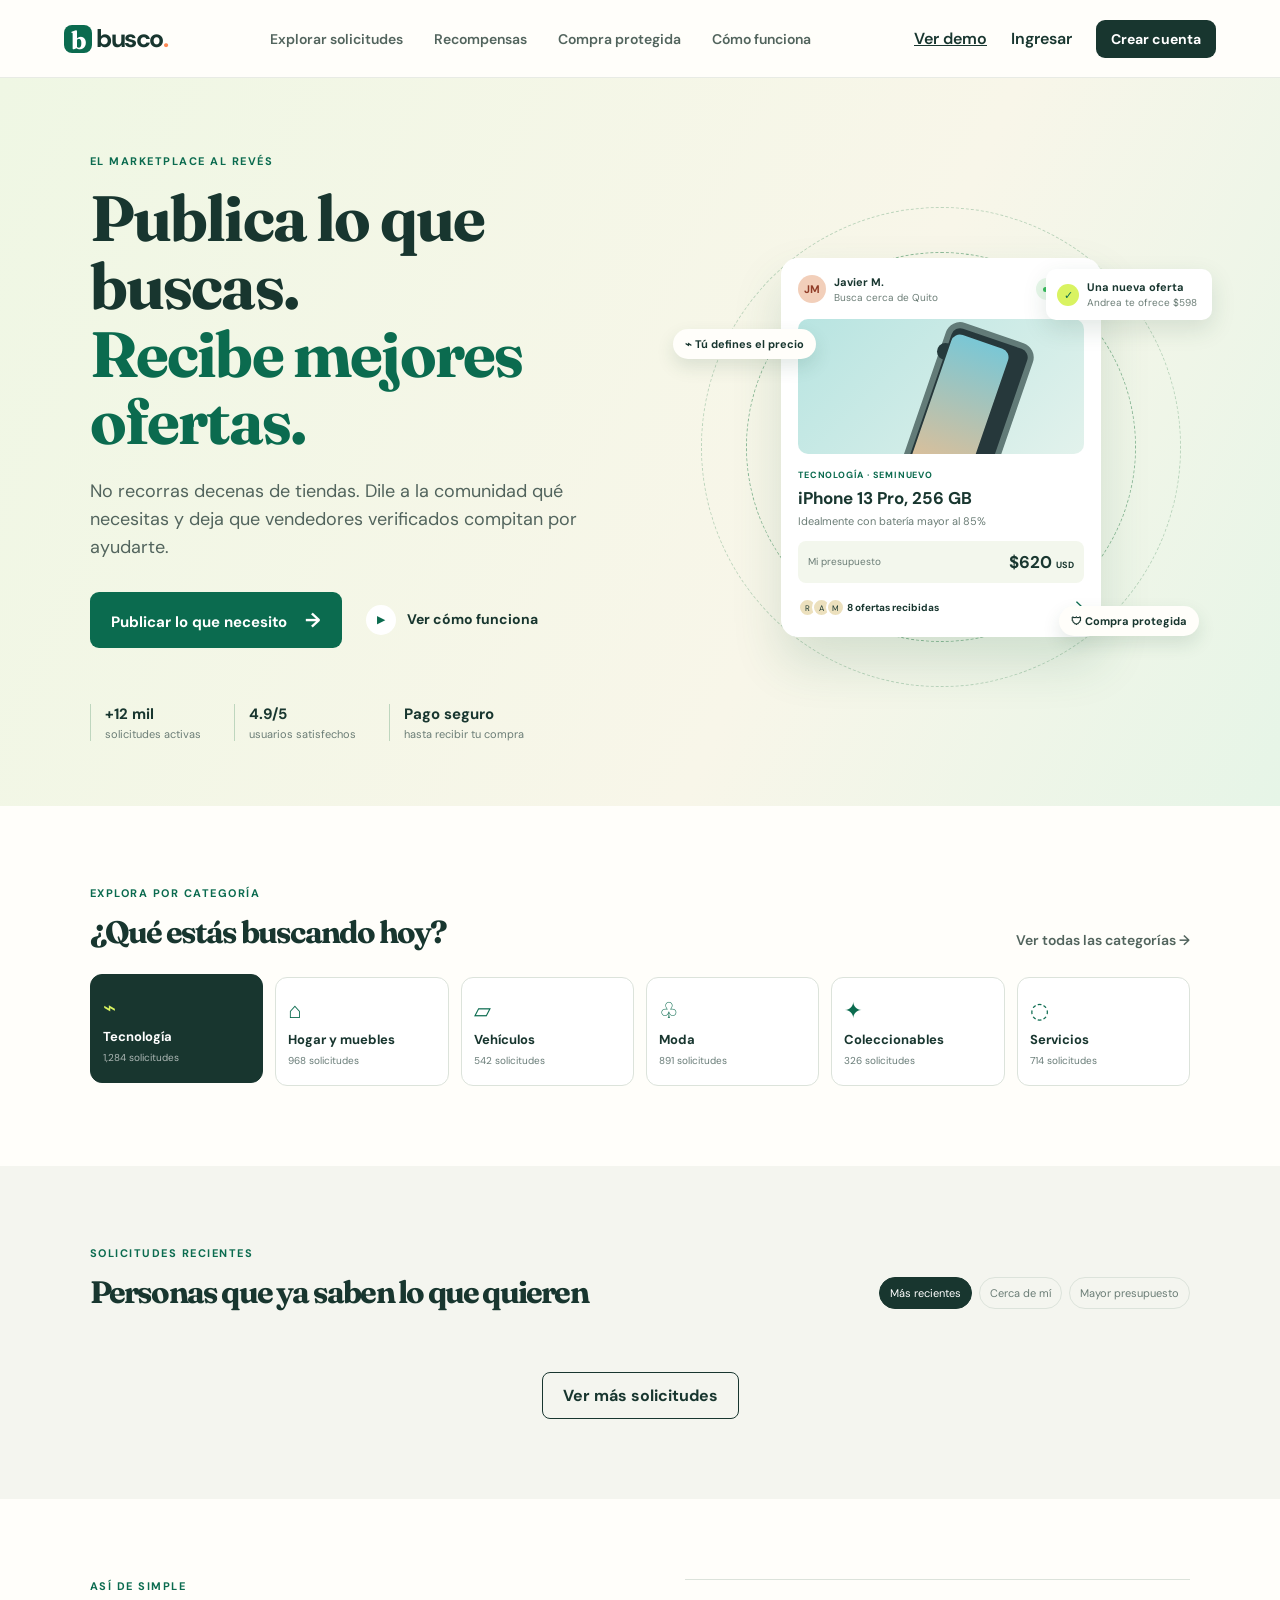
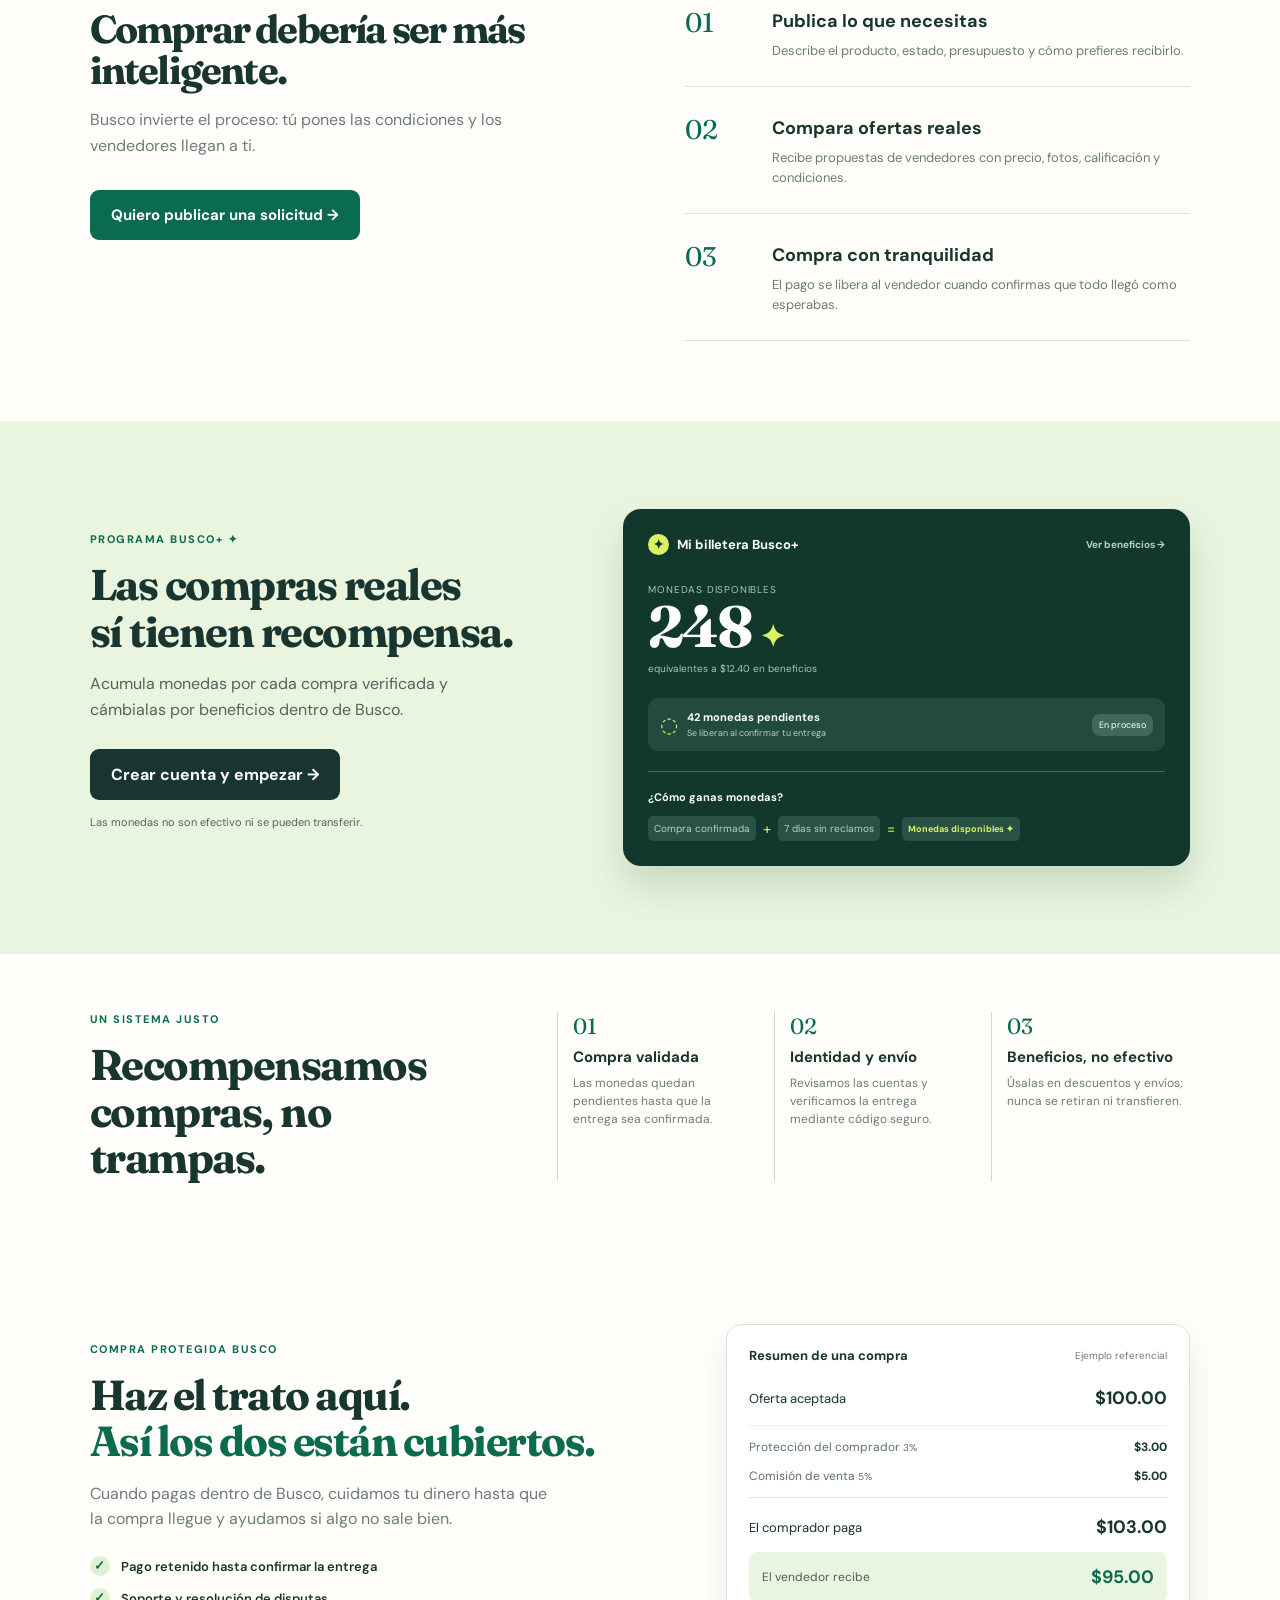
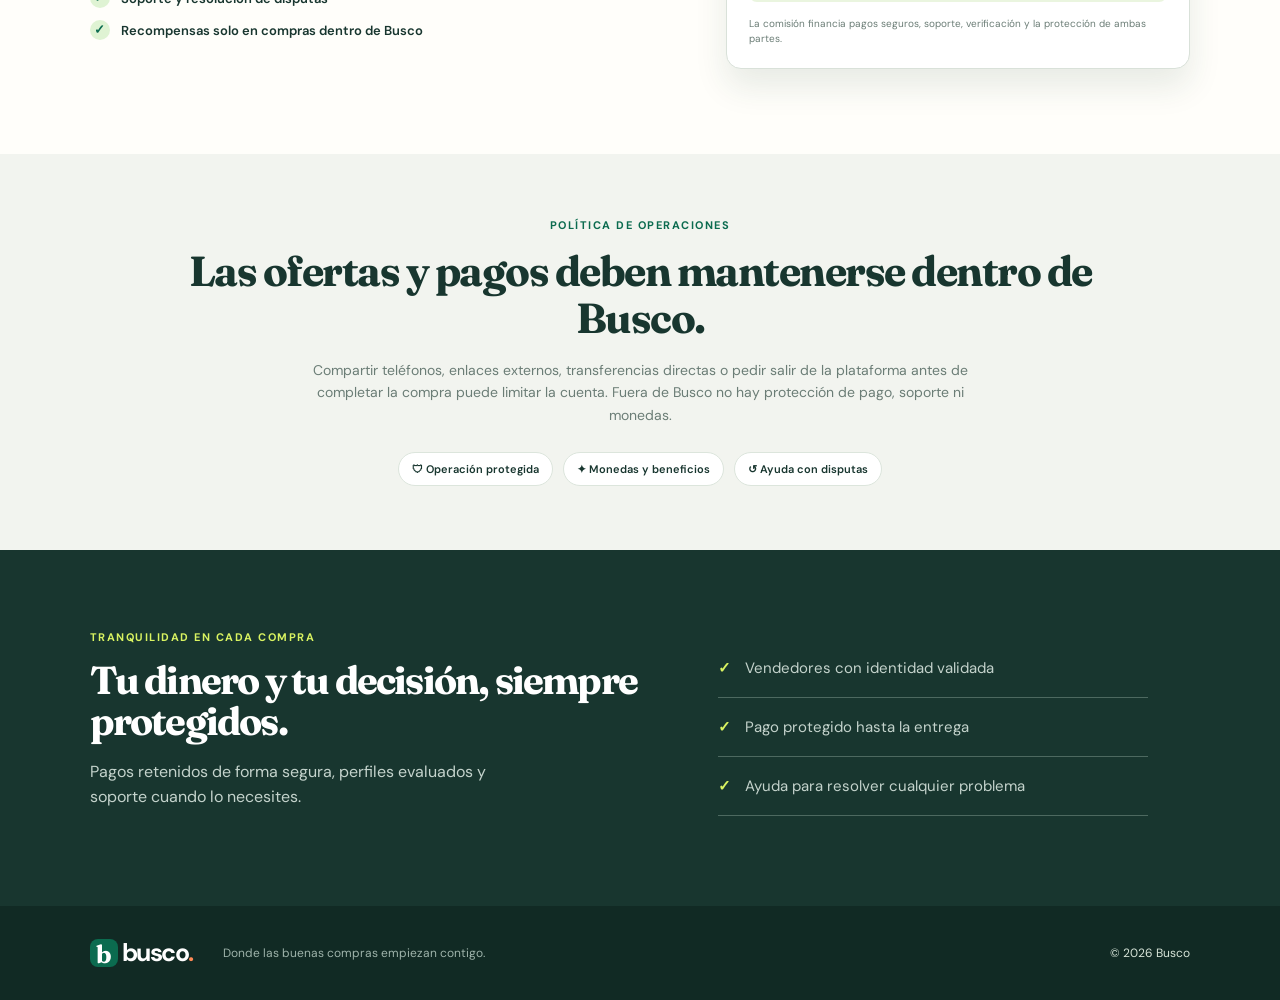
==== index.html @ ab2ddb57 "Add files via upload" ====
<!doctype html>
<html lang="es">
  <head>
    <meta charset="UTF-8" />
    <meta name="viewport" content="width=device-width, initial-scale=1.0" />
    <meta name="theme-color" content="#0b6b4f" />
    <title>Busco | Compra lo que necesitas</title>
    <link rel="preconnect" href="https://fonts.googleapis.com" />
    <link rel="preconnect" href="https://fonts.gstatic.com" crossorigin />
    <link href="https://fonts.googleapis.com/css2?family=DM+Sans:wght@400;500;600;700&family=Fraunces:opsz,wght@9..144,600;9..144,700&display=swap" rel="stylesheet" />
    <link rel="stylesheet" href="styles.css" />
    <link rel="stylesheet" href="rewards.css" />
  </head>
  <body>
    <header class="topbar">
      <a class="brand" href="#inicio" aria-label="Busco, inicio"><span class="brand-mark">b</span>busco<span class="dot">.</span></a>
      <nav class="nav-links" aria-label="Navegación principal">
        <a href="#explorar">Explorar solicitudes</a><a href="#recompensas">Recompensas</a><a href="#tarifas">Compra protegida</a><a href="#como-funciona">Cómo funciona</a>
      </nav>
      <div class="header-actions"><a class="text-button demo-link" href="app.html">Ver demo</a><button class="text-button" data-open="login">Ingresar</button><button class="button button-small" data-open="register">Crear cuenta</button></div>
    </header>

    <main id="inicio">
      <section class="hero">
        <div class="hero-copy">
          <p class="eyebrow">EL MARKETPLACE AL REVÉS</p>
          <h1>Publica lo que buscas.<br /><em>Recibe mejores ofertas.</em></h1>
          <p class="hero-text">No recorras decenas de tiendas. Dile a la comunidad qué necesitas y deja que vendedores verificados compitan por ayudarte.</p>
          <div class="hero-actions"><button class="button button-primary" data-open="publish">Publicar lo que necesito <span>→</span></button><a class="play-link" href="#como-funciona"><span class="play">▶</span> Ver cómo funciona</a></div>
          <div class="trust-row"><div><strong>+12 mil</strong><span>solicitudes activas</span></div><div><strong>4.9/5</strong><span>usuarios satisfechos</span></div><div><strong>Pago seguro</strong><span>hasta recibir tu compra</span></div></div>
        </div>
        <div class="hero-visual" aria-label="Ejemplo de una solicitud publicada">
          <div class="orbit orbit-one"></div><div class="orbit orbit-two"></div>
          <div class="request-card floating-card">
            <div class="request-top"><span class="mini-avatar">JM</span><span><b>Javier M.</b><small>Busca cerca de Quito</small></span><span class="live"><i></i> Activa</span></div>
            <div class="phone-art"><div class="phone-camera"></div><div class="phone-screen"></div></div>
            <p class="card-category">TECNOLOGÍA · SEMINUEVO</p><h3>iPhone 13 Pro, 256 GB</h3><p class="card-detail">Idealmente con batería mayor al 85%</p>
            <div class="budget"><span>Mi presupuesto</span><strong>$620 <small>USD</small></strong></div>
            <div class="offers"><span class="offer-avatars"><i>R</i><i>A</i><i>M</i></span><b>8 ofertas recibidas</b><span>→</span></div>
          </div>
          <div class="notice-card"><span class="notice-icon">✓</span><span><b>Una nueva oferta</b><small>Andrea te ofrece $598</small></span></div>
          <span class="float-tag tag-top">⌁ Tú defines el precio</span><span class="float-tag tag-bottom">🛡 Compra protegida</span>
        </div>
      </section>

      <section class="categories" id="explorar"><div class="section-heading"><div><p class="eyebrow">EXPLORA POR CATEGORÍA</p><h2>¿Qué estás buscando hoy?</h2></div><a href="#solicitudes">Ver todas las categorías →</a></div><div class="category-grid">
        <button class="category active" data-category="Tecnología"><span>⌁</span><b>Tecnología</b><small>1,284 solicitudes</small></button><button class="category" data-category="Hogar"><span>⌂</span><b>Hogar y muebles</b><small>968 solicitudes</small></button><button class="category" data-category="Vehículos"><span>▱</span><b>Vehículos</b><small>542 solicitudes</small></button><button class="category" data-category="Moda"><span>♧</span><b>Moda</b><small>891 solicitudes</small></button><button class="category" data-category="Coleccionables"><span>✦</span><b>Coleccionables</b><small>326 solicitudes</small></button><button class="category" data-category="Servicios"><span>◌</span><b>Servicios</b><small>714 solicitudes</small></button>
      </div></section>

      <section class="requests" id="solicitudes"><div class="section-heading"><div><p class="eyebrow">SOLICITUDES RECIENTES</p><h2>Personas que ya saben lo que quieren</h2></div><div class="filters"><button class="filter selected">Más recientes</button><button class="filter">Cerca de mí</button><button class="filter">Mayor presupuesto</button></div></div><div id="request-grid" class="request-grid"></div><button id="load-more" class="outline-button">Ver más solicitudes</button></section>

      <section class="steps" id="como-funciona"><div class="steps-intro"><p class="eyebrow">ASÍ DE SIMPLE</p><h2>Comprar debería ser más inteligente.</h2><p>Busco invierte el proceso: tú pones las condiciones y los vendedores llegan a ti.</p><button class="button button-primary" data-open="publish">Quiero publicar una solicitud →</button></div><div class="step-list"><article><span>01</span><div><h3>Publica lo que necesitas</h3><p>Describe el producto, estado, presupuesto y cómo prefieres recibirlo.</p></div></article><article><span>02</span><div><h3>Compara ofertas reales</h3><p>Recibe propuestas de vendedores con precio, fotos, calificación y condiciones.</p></div></article><article><span>03</span><div><h3>Compra con tranquilidad</h3><p>El pago se libera al vendedor cuando confirmas que todo llegó como esperabas.</p></div></article></div></section>

      <section class="rewards" id="recompensas"><div class="rewards-copy"><p class="eyebrow">PROGRAMA BUSCO+ ✦</p><h2>Las compras reales<br />sí tienen recompensa.</h2><p>Acumula monedas por cada compra verificada y cámbialas por beneficios dentro de Busco.</p><button class="button reward-button" data-open="register">Crear cuenta y empezar →</button><p class="reward-note">Las monedas no son efectivo ni se pueden transferir.</p></div><div class="rewards-panel"><div class="wallet-head"><span><i class="coin">✦</i> Mi billetera Busco+</span><small>Ver beneficios →</small></div><div class="coins-total"><span>MONEDAS DISPONIBLES</span><strong>248 <i>✦</i></strong><small>equivalentes a $12.40 en beneficios</small></div><div class="reward-status"><div><span class="status-icon">◌</span><p><b>42 monedas pendientes</b><small>Se liberan al confirmar tu entrega</small></p></div><span class="status-tag">En proceso</span></div><div class="reward-rule"><b>¿Cómo ganas monedas?</b><span>Compra confirmada</span><span class="operator">+</span><span>7 días sin reclamos</span><span class="operator">=</span><strong>Monedas disponibles ✦</strong></div></div></section>
      <section class="reward-protection"><div><p class="eyebrow">UN SISTEMA JUSTO</p><h2>Recompensamos compras, no trampas.</h2></div><div class="protection-grid"><article><span>01</span><h3>Compra validada</h3><p>Las monedas quedan pendientes hasta que la entrega sea confirmada.</p></article><article><span>02</span><h3>Identidad y envío</h3><p>Revisamos las cuentas y verificamos la entrega mediante código seguro.</p></article><article><span>03</span><h3>Beneficios, no efectivo</h3><p>Úsalas en descuentos y envíos; nunca se retiran ni transfieren.</p></article></div></section>
      <section class="protected-payment" id="tarifas"><div class="payment-copy"><p class="eyebrow">COMPRA PROTEGIDA BUSCO</p><h2>Haz el trato aquí.<br /><em>Así los dos están cubiertos.</em></h2><p>Cuando pagas dentro de Busco, cuidamos tu dinero hasta que la compra llegue y ayudamos si algo no sale bien.</p><div class="policy-list"><p><span>✓</span> Pago retenido hasta confirmar la entrega</p><p><span>✓</span> Soporte y resolución de disputas</p><p><span>✓</span> Recompensas solo en compras dentro de Busco</p></div></div><div class="fee-card"><div class="fee-card-head"><span>Resumen de una compra</span><small>Ejemplo referencial</small></div><div class="fee-product"><span>Oferta aceptada</span><b>$100.00</b></div><div class="fee-line"><span>Protección del comprador <small>3%</small></span><b>$3.00</b></div><div class="fee-line"><span>Comisión de venta <small>5%</small></span><b>$5.00</b></div><div class="fee-total"><span>El comprador paga</span><b>$103.00</b></div><div class="seller-payout"><span>El vendedor recibe</span><strong>$95.00</strong></div><p class="fee-caption">La comisión financia pagos seguros, soporte, verificación y la protección de ambas partes.</p></div></section>
      <section class="off-platform"><p class="eyebrow">POLÍTICA DE OPERACIONES</p><h2>Las ofertas y pagos deben mantenerse dentro de Busco.</h2><p>Compartir teléfonos, enlaces externos, transferencias directas o pedir salir de la plataforma antes de completar la compra puede limitar la cuenta. Fuera de Busco no hay protección de pago, soporte ni monedas.</p><div class="policy-actions"><span>🛡 Operación protegida</span><span>✦ Monedas y beneficios</span><span>↺ Ayuda con disputas</span></div></section>
      <section class="safe" id="seguridad"><div><p class="eyebrow">TRANQUILIDAD EN CADA COMPRA</p><h2>Tu dinero y tu decisión, siempre protegidos.</h2><p>Pagos retenidos de forma segura, perfiles evaluados y soporte cuando lo necesites.</p></div><div class="safe-points"><p><span>✓</span> Vendedores con identidad validada</p><p><span>✓</span> Pago protegido hasta la entrega</p><p><span>✓</span> Ayuda para resolver cualquier problema</p></div></section>
    </main>
    <footer><a class="brand" href="#inicio"><span class="brand-mark">b</span>busco<span class="dot">.</span></a><p>Donde las buenas compras empiezan contigo.</p><span>© 2026 Busco</span></footer>

    <div class="modal-backdrop" id="modal" aria-hidden="true"><div class="modal" role="dialog" aria-modal="true" aria-labelledby="modal-title"><button class="close" aria-label="Cerrar">×</button><div id="modal-content"></div></div></div>
    <template id="login-template"><div class="modal-head"><p class="eyebrow">BIENVENIDO DE VUELTA</p><h2 id="modal-title">Ingresa a Busco</h2><p>Continúa donde dejaste tus compras.</p></div><form class="account-form"><label>Correo electrónico<input type="email" placeholder="tu@email.com" required /></label><label>Contraseña<input type="password" placeholder="••••••••" required /></label><button class="button button-primary" type="submit">Ingresar</button><p>¿Aún no tienes cuenta? <button type="button" class="inline-link" data-open="register">Crea una gratis</button></p></form></template>
    <template id="register-template"><div class="modal-head"><p class="eyebrow">EMPIEZA SIN COSTO</p><h2 id="modal-title">Crea tu cuenta</h2><p>Publica lo que buscas y recibe ofertas confiables.</p></div><form class="account-form"><label>Nombre completo<input type="text" placeholder="¿Cómo te llamas?" required /></label><label>Correo electrónico<input type="email" placeholder="tu@email.com" required /></label><label>Contraseña<input type="password" placeholder="Mínimo 8 caracteres" minlength="8" required /></label><button class="button button-primary" type="submit">Crear mi cuenta</button><p>Al continuar aceptas los términos y la política de privacidad.</p></form></template>
    <template id="publish-template"><div class="modal-head"><p class="eyebrow">NUEVA SOLICITUD</p><h2 id="modal-title">¿Qué quieres comprar?</h2><p>Mientras más claro seas, mejores ofertas recibirás.</p></div><form class="publish-form" id="publish-form"><div class="form-grid"><label>¿Qué estás buscando?<input id="request-title" type="text" placeholder="Ej. iPhone 11 de 128 GB" required /></label><label>Categoría<select id="request-category"><option>Tecnología</option><option>Hogar y muebles</option><option>Vehículos</option><option>Moda</option><option>Coleccionables</option><option>Servicios</option></select></label><label>Estado que aceptas<select><option>Seminuevo / usado</option><option>Nuevo</option><option>Cualquiera</option></select></label><label>Antigüedad máxima<select><option>6–7 meses</option><option>Hasta 1 año</option><option>Más de 1 año</option><option>No importa</option></select></label><label>Tu presupuesto (USD)<input id="request-budget" type="number" placeholder="Ej. 280" min="1" required /></label><label>Modalidad<select><option>Precio fijo con envío</option><option>Entrega en persona</option><option>Ambas opciones</option></select></label></div><label>Cuéntanos detalles<textarea placeholder="Color, condiciones, accesorios, ubicación o cualquier preferencia..."></textarea></label><label class="upload-zone"><input type="file" id="image-upload" accept="image/*" multiple hidden /><span class="upload-icon">↑</span><b>Sube imágenes de referencia</b><small>JPG, PNG o WEBP · hasta 5 imágenes</small><span id="file-name"></span></label><button class="button button-primary" type="submit">Publicar mi solicitud →</button></form></template>
  <script src="app.js"></script>
  </body>
</html>
---- styles.css ----
:root{--ink:#18362f;--green:#0b6b4f;--lime:#d9f361;--cream:#f6f5ee;--paper:#fffefa;--muted:#6b7d76;--line:#dce3db;--orange:#ff8955}*{box-sizing:border-box}html{scroll-behavior:smooth}body{margin:0;background:var(--paper);font-family:'DM Sans',sans-serif;color:var(--ink)}button,input,select,textarea{font:inherit}button{cursor:pointer}.topbar{height:78px;display:flex;align-items:center;justify-content:space-between;padding:0 max(5vw,32px);border-bottom:1px solid #e8ebe5;background:#fffefa;position:sticky;top:0;z-index:5}.brand{font-size:25px;font-weight:700;letter-spacing:-1.5px;text-decoration:none;color:var(--ink);display:flex;align-items:center}.brand-mark{background:var(--green);color:white;width:28px;height:28px;border-radius:8px;display:inline-grid;place-items:center;margin-right:4px;font-family:Fraunces,serif}.dot{color:var(--orange)}.nav-links{display:flex;gap:31px}.nav-links a,.section-heading>a{color:#52645d;text-decoration:none;font-size:14px;font-weight:600}.header-actions{display:flex;align-items:center;gap:18px}.text-button,.inline-link{border:0;background:none;color:var(--ink);font-weight:600}.button{border:0;border-radius:9px;padding:15px 21px;font-weight:700;transition:.2s}.button:hover{transform:translateY(-2px);box-shadow:0 6px 16px #093b2c2a}.button-small{padding:10px 15px;background:var(--ink);color:#fff;font-size:14px}.button-primary{background:var(--green);color:#fff;font-size:15px}.button-primary span{margin-left:14px;font-size:20px}.hero{min-height:615px;padding:76px max(7vw,44px) 65px;display:grid;grid-template-columns:1.05fr .95fr;align-items:center;gap:52px;background:linear-gradient(115deg,#eff7e4 0%,#f8f6e9 63%,#e6f5e7 100%);overflow:hidden}.eyebrow{font-size:11px;letter-spacing:1.5px;font-weight:700;color:var(--green);margin:0 0 16px}.hero h1,.section-heading h2,.steps h2,.safe h2,.modal h2{font-family:Fraunces,serif;letter-spacing:-1.8px;line-height:1.06;margin:0}.hero h1{font-size:clamp(43px,5vw,67px);max-width:720px}.hero h1 em{font-style:normal;color:var(--green)}.hero-text{font-size:18px;line-height:1.55;color:#52645d;max-width:568px;margin:23px 0 30px}.hero-actions{display:flex;gap:24px;align-items:center}.play-link{color:var(--ink);font-weight:700;text-decoration:none;font-size:14px}.play{display:inline-grid;place-items:center;width:30px;height:30px;border-radius:50%;background:#fff;margin-right:8px;color:var(--green);font-size:10px}.trust-row{margin-top:56px;display:flex;gap:33px}.trust-row div{border-left:1px solid #bed6be;padding-left:14px;display:grid;gap:3px}.trust-row strong{font-size:15px}.trust-row span{font-size:11px;color:var(--muted)}.hero-visual{height:440px;position:relative;display:grid;place-items:center}.orbit{position:absolute;border:1px dashed #8cb997;border-radius:50%;width:390px;height:390px}.orbit-two{width:480px;height:480px;opacity:.55}.request-card{width:320px;background:#fff;border-radius:17px;padding:17px;position:relative;z-index:1;box-shadow:0 25px 50px #2d6c4c2a}.request-top{display:flex;align-items:center;gap:8px;font-size:11px}.request-top>span:nth-child(2){display:grid;gap:2px}.request-top small{font-size:10px;color:var(--muted)}.mini-avatar{display:grid!important;place-items:center;width:28px;height:28px;border-radius:50%;background:#f2cfba;color:#913d28;font-weight:bold}.live{margin-left:auto;background:#e7f7e9;color:#258341;border-radius:12px;padding:5px 7px;font-size:9px}.live i{width:5px;height:5px;display:inline-block;border-radius:50%;background:#36bb5c}.phone-art{height:135px;border-radius:10px;margin:15px 0;background:linear-gradient(135deg,#b8e4e1,#e2f2ec);position:relative;overflow:hidden}.phone-art:after{content:'';position:absolute;width:80px;height:174px;background:#26383b;border:6px solid #627b78;border-radius:15px;left:120px;top:9px;transform:rotate(19deg)}.phone-camera{position:absolute;z-index:1;width:17px;height:17px;border-radius:50%;background:#253a3c;left:139px;top:24px}.phone-screen{position:absolute;z-index:1;width:60px;height:145px;background:linear-gradient(#7ac7d5,#e4be94);border-radius:9px;left:131px;top:19px;transform:rotate(19deg)}.card-category{font-size:9px;font-weight:700;letter-spacing:.8px;color:var(--green);margin:0 0 6px}.request-card h3{font-size:17px;margin:0}.card-detail{font-size:11px;color:var(--muted);margin:5px 0 13px}.budget{background:#f3f7ed;padding:10px;border-radius:8px;display:flex;align-items:center;justify-content:space-between}.budget span{font-size:10px;color:var(--muted)}.budget strong{font-size:17px}.budget small{font-size:9px}.offers{display:flex;align-items:center;margin-top:13px;gap:7px;font-size:10px}.offers>b{font-size:10px}.offers>span:last-child{margin-left:auto;font-size:18px;color:var(--green)}.offer-avatars{display:flex}.offer-avatars i{font-style:normal;width:19px;height:19px;display:grid;place-items:center;border:2px solid #fff;border-radius:50%;background:#ece0bd;font-size:8px;margin-right:-5px}.notice-card{position:absolute;right:-22px;top:42px;background:#fff;padding:11px 15px 11px 11px;box-shadow:0 9px 25px #214d3622;border-radius:10px;z-index:2;display:flex;gap:8px;align-items:center;font-size:11px}.notice-card span:last-child{display:grid;gap:2px}.notice-card small{color:var(--muted);font-size:10px}.notice-icon{width:22px;height:22px;display:grid;place-items:center;border-radius:50%;background:#d9f361;color:var(--green)}.float-tag{position:absolute;z-index:2;background:#fffefa;border-radius:16px;padding:8px 12px;font-size:11px;font-weight:700;box-shadow:0 8px 18px #214d3620}.tag-top{left:-19px;top:102px}.tag-bottom{right:-9px;bottom:31px}.categories,.requests,.steps,.safe{padding:80px max(7vw,44px)}.section-heading{display:flex;justify-content:space-between;align-items:end;margin-bottom:28px}.section-heading h2{font-size:31px}.category-grid{display:grid;grid-template-columns:repeat(6,1fr);gap:12px}.category{background:#fff;border:1px solid var(--line);border-radius:12px;padding:18px 12px;text-align:left;display:grid;gap:6px;transition:.2s;color:var(--ink)}.category:hover,.category.active{background:var(--ink);color:#fff;border-color:var(--ink);transform:translateY(-3px)}.category span{font-size:22px;color:var(--green)}.category.active span{color:var(--lime)}.category b{font-size:13px}.category small{font-size:10px;opacity:.65}.requests{background:#f4f5ef}.filters{display:flex;gap:7px}.filter{background:transparent;border:1px solid var(--line);padding:8px 10px;border-radius:16px;color:var(--muted);font-size:11px}.filter.selected{background:var(--ink);color:white;border-color:var(--ink)}.request-grid{display:grid;grid-template-columns:repeat(4,1fr);gap:17px}.listing{background:white;border-radius:13px;padding:13px;border:1px solid #e7e9e4;transition:.2s}.listing:hover{transform:translateY(-4px);box-shadow:0 13px 24px #1c403614}.listing-image{height:158px;border-radius:8px;background:var(--listing-bg,#e5eadc);display:grid;place-items:center;font-size:62px;overflow:hidden}.listing-image img{width:100%;height:100%;object-fit:cover}.listing-meta{display:flex;justify-content:space-between;margin:13px 0 6px;font-size:9px;color:var(--green);font-weight:700;letter-spacing:.7px}.listing h3{font-size:15px;margin:0;line-height:1.3}.listing p{font-size:11px;color:var(--muted);margin:6px 0 12px;min-height:28px}.listing-bottom{border-top:1px solid #edf0eb;padding-top:10px;display:flex;justify-content:space-between;align-items:end}.listing-bottom small{display:block;font-size:9px;color:var(--muted)}.listing-bottom b{font-size:15px}.listing-offers{font-size:10px;color:var(--green);font-weight:700}.outline-button{display:block;margin:35px auto 0;border:1px solid var(--ink);background:transparent;border-radius:8px;padding:12px 20px;color:var(--ink);font-weight:700}.steps{display:grid;grid-template-columns:1fr 1fr;gap:90px;background:#fffefa}.steps h2,.safe h2{font-size:39px}.steps-intro>p:not(.eyebrow),.safe>div>p:not(.eyebrow){line-height:1.6;color:var(--muted);max-width:430px}.steps-intro .button{margin-top:15px}.step-list{border-top:1px solid var(--line)}.step-list article{display:grid;grid-template-columns:75px 1fr;gap:12px;border-bottom:1px solid var(--line);padding:26px 0}.step-list span{font-family:Fraunces;color:var(--green);font-size:27px}.step-list h3{font-size:18px;margin:3px 0 8px}.step-list p{font-size:13px;color:var(--muted);margin:0;line-height:1.5}.safe{background:var(--ink);color:#fff;display:grid;grid-template-columns:1.1fr .9fr;gap:50px}.safe .eyebrow{color:var(--lime)}.safe>div>p:not(.eyebrow){color:#c4d3cc}.safe-points{align-self:center}.safe-points p{border-bottom:1px solid #4d6960;padding:17px 0;margin:0;font-size:15px}.safe-points span{color:var(--lime);font-weight:700;margin-right:10px}footer{background:#112a24;color:#d8e5d9;padding:27px max(7vw,44px);display:flex;align-items:center;gap:30px;font-size:12px}footer .brand{color:#fff}footer p{flex:1;color:#9eb3aa}.modal-backdrop{position:fixed;inset:0;background:#0e251dcc;display:none;place-items:center;z-index:10;padding:20px}.modal-backdrop.show{display:grid}.modal{position:relative;background:#fffefa;width:min(620px,100%);max-height:92vh;overflow:auto;border-radius:16px;padding:35px}.close{position:absolute;right:18px;top:14px;border:0;background:transparent;font-size:29px;color:var(--muted)}.modal-head h2{font-size:33px}.modal-head>p:last-child{color:var(--muted);font-size:14px;margin:12px 0 22px}.account-form,.publish-form{display:grid;gap:15px}.account-form label,.publish-form label{font-size:12px;font-weight:700;display:grid;gap:6px}.account-form input,.publish-form input,.publish-form select,.publish-form textarea{border:1px solid #cfd8d0;border-radius:7px;padding:11px;background:white;color:var(--ink);outline-color:var(--green);font-weight:400}.account-form>p{font-size:11px;text-align:center;color:var(--muted)}.inline-link{padding:0;color:var(--green)}.form-grid{display:grid;grid-template-columns:1fr 1fr;gap:13px}.publish-form textarea{resize:vertical;min-height:77px}.upload-zone{border:1.5px dashed #9ab7a1;border-radius:8px;padding:16px!important;text-align:center;justify-items:center;color:var(--muted);cursor:pointer}.upload-zone b{color:var(--ink);font-size:12px}.upload-zone small,#file-name{font-size:10px}.upload-icon{font-size:23px;color:var(--green)}
@media(max-width:820px){.nav-links{display:none}.hero{grid-template-columns:1fr;padding-top:55px}.hero-visual{transform:scale(.88);margin:-20px}.category-grid{grid-template-columns:repeat(3,1fr)}.request-grid{grid-template-columns:repeat(2,1fr)}.steps,.safe{grid-template-columns:1fr;gap:38px}.section-heading{align-items:start;gap:15px;flex-direction:column}}@media(max-width:520px){.topbar{padding:0 18px}.header-actions .text-button{display:none}.hero,.categories,.requests,.steps,.safe{padding-left:20px;padding-right:20px}.hero h1{font-size:42px}.hero-actions{align-items:flex-start;flex-direction:column}.trust-row{gap:12px}.trust-row div{padding-left:8px}.hero-visual{margin-left:-34px;margin-right:-34px;transform:scale(.76)}.category-grid{grid-template-columns:repeat(2,1fr)}.request-grid{grid-template-columns:1fr}.filters{flex-wrap:wrap}.form-grid{grid-template-columns:1fr}.modal{padding:27px 20px}footer{padding:25px 20px;gap:12px}footer p{display:none}}
.rewards{padding:88px max(7vw,44px);background:#eaf5df;display:grid;grid-template-columns:.9fr 1.1fr;gap:70px;align-items:center}.rewards h2,.reward-protection h2{font-family:Fraunces,serif;font-size:43px;letter-spacing:-1.5px;line-height:1.08;margin:0}.rewards-copy>p:not(.eyebrow){color:#52645d;line-height:1.6;max-width:400px}.reward-button{background:var(--ink);color:#fff;margin-top:11px}.reward-note{font-size:11px;color:var(--muted);margin-top:14px}.rewards-panel{background:#12372c;color:#fff;border-radius:18px;padding:25px;box-shadow:0 20px 37px #2a5c392e}.wallet-head{display:flex;justify-content:space-between;align-items:center;font-size:13px;font-weight:700}.wallet-head small{font-size:10px;color:#b8d1c3}.coin{font-style:normal;background:var(--lime);color:var(--ink);border-radius:50%;display:inline-grid;place-items:center;width:21px;height:21px;margin-right:5px}.coins-total{margin:28px 0 23px}.coins-total span,.coins-total small{display:block;color:#a8c6b5;font-size:10px;letter-spacing:.8px}.coins-total strong{font-family:Fraunces;font-size:58px;line-height:1.05;letter-spacing:-2px}.coins-total strong i{font-style:normal;color:var(--lime);font-size:30px}.coins-total small{letter-spacing:0;margin-top:5px}.reward-status{display:flex;align-items:center;justify-content:space-between;background:#224a3e;border-radius:10px;padding:12px}.reward-status>div{display:flex;gap:9px;align-items:center}.status-icon{font-size:21px;color:var(--lime)}.reward-status p{display:grid;gap:3px;margin:0;font-size:11px}.reward-status p small{color:#b8d1c3;font-size:9px}.status-tag{font-size:9px;background:#41695a;padding:5px 7px;border-radius:8px}.reward-rule{display:flex;align-items:center;gap:7px;flex-wrap:wrap;border-top:1px solid #43685c;margin-top:20px;padding-top:18px;font-size:10px;color:#b8d1c3}.reward-rule b{width:100%;color:#fff;font-size:11px;margin-bottom:5px}.reward-rule span:not(.operator),.reward-rule strong{background:#285244;padding:6px;border-radius:5px}.reward-rule strong{color:var(--lime);font-size:9px}.reward-rule .operator{color:var(--lime);font-size:15px}.reward-protection{padding:58px max(7vw,44px);display:grid;grid-template-columns:.8fr 1.2fr;gap:45px;background:#fffefa}.protection-grid{display:grid;grid-template-columns:repeat(3,1fr);gap:18px}.protection-grid article{border-left:1px solid #cddad0;padding-left:15px}.protection-grid span{font-family:Fraunces;color:var(--green);font-size:22px}.protection-grid h3{font-size:15px;margin:7px 0}.protection-grid p{font-size:12px;line-height:1.5;color:var(--muted);margin:0}@media(max-width:820px){.rewards,.reward-protection{grid-template-columns:1fr;gap:38px}}@media(max-width:520px){.rewards,.reward-protection{padding-left:20px;padding-right:20px}.rewards h2,.reward-protection h2{font-size:35px}.protection-grid{grid-template-columns:1fr}}
---- rewards.css ----
.protected-payment{padding:85px max(7vw,44px);display:grid;grid-template-columns:1fr .85fr;gap:90px;align-items:center;background:#fffefa}.payment-copy h2,.off-platform h2{font-family:Fraunces,serif;font-size:42px;letter-spacing:-1.5px;line-height:1.1;margin:0}.payment-copy h2 em{font-style:normal;color:var(--green)}.payment-copy>p:not(.eyebrow){color:var(--muted);line-height:1.6;max-width:460px}.policy-list{margin-top:24px}.policy-list p{font-size:13px;font-weight:600;margin:12px 0}.policy-list span{display:inline-grid;place-items:center;background:#dff3d3;color:var(--green);width:20px;height:20px;border-radius:50%;margin-right:8px}.fee-card{border:1px solid #d9e1d9;background:#fff;border-radius:15px;padding:22px;box-shadow:0 18px 33px #1a44331a}.fee-card-head,.fee-product,.fee-line,.fee-total,.seller-payout{display:flex;justify-content:space-between;align-items:center}.fee-card-head{font-size:13px;font-weight:700;margin-bottom:22px}.fee-card-head small{font-size:10px;color:var(--muted);font-weight:400}.fee-product{padding-bottom:15px;border-bottom:1px solid #edf0ec;font-size:13px}.fee-product b{font-size:18px}.fee-line{padding:13px 0 0;color:#5d7169;font-size:12px}.fee-line small{font-size:10px}.fee-line b{color:var(--ink)}.fee-total{padding:17px 0 13px;margin-top:13px;border-top:1px solid #dce5dc;font-size:13px}.fee-total b{font-size:18px}.seller-payout{background:#eaf5df;padding:13px;border-radius:8px;font-size:12px;color:#486056}.seller-payout strong{font-size:18px;color:var(--green)}.fee-caption{color:var(--muted);font-size:10px;line-height:1.45;margin:15px 0 0}.off-platform{background:#f2f4ef;text-align:center;padding:64px max(14vw,44px)}.off-platform>p:not(.eyebrow){max-width:680px;margin:18px auto;color:var(--muted);font-size:14px;line-height:1.6}.policy-actions{display:flex;justify-content:center;gap:10px;flex-wrap:wrap;margin-top:26px}.policy-actions span{background:#fff;border:1px solid #dce5dc;border-radius:18px;padding:9px 13px;font-size:11px;font-weight:600}@media(max-width:820px){.protected-payment{grid-template-columns:1fr;gap:38px}}@media(max-width:520px){.protected-payment,.off-platform{padding-left:20px;padding-right:20px}.payment-copy h2,.off-platform h2{font-size:34px}}
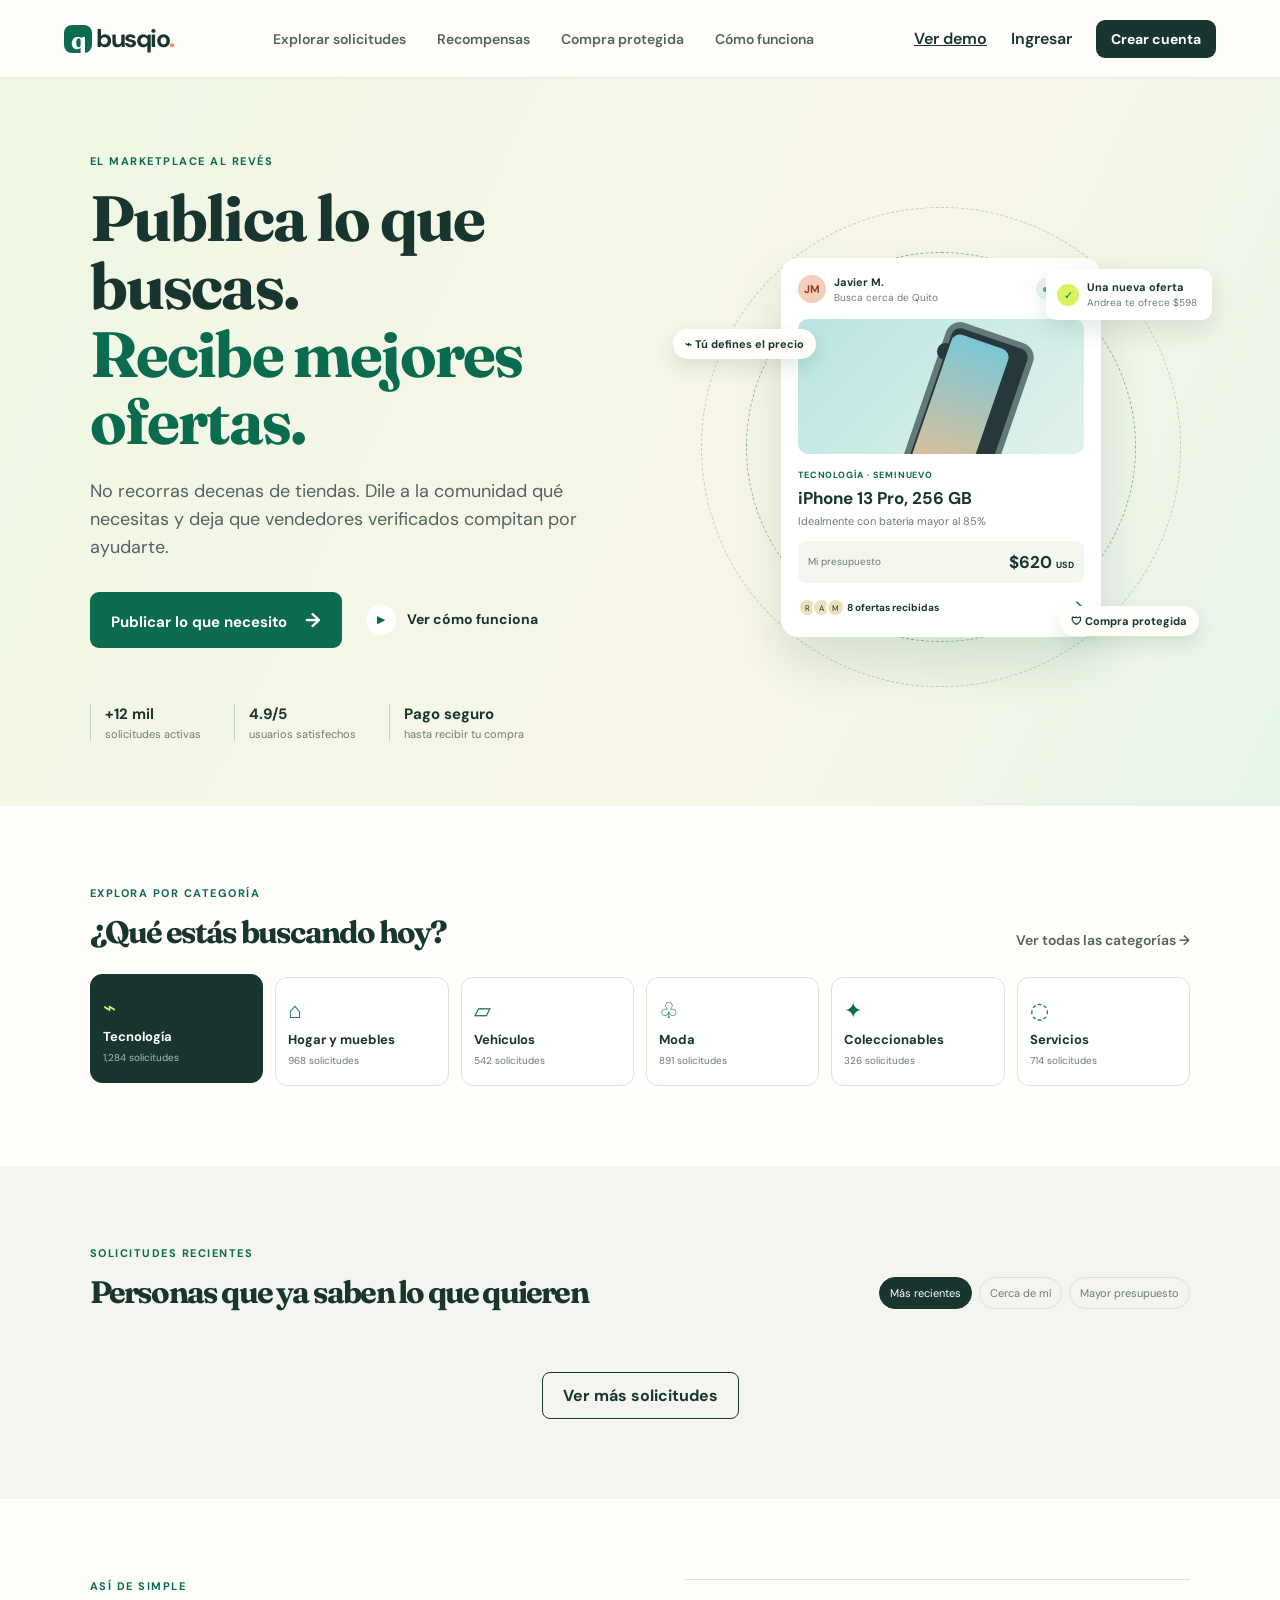
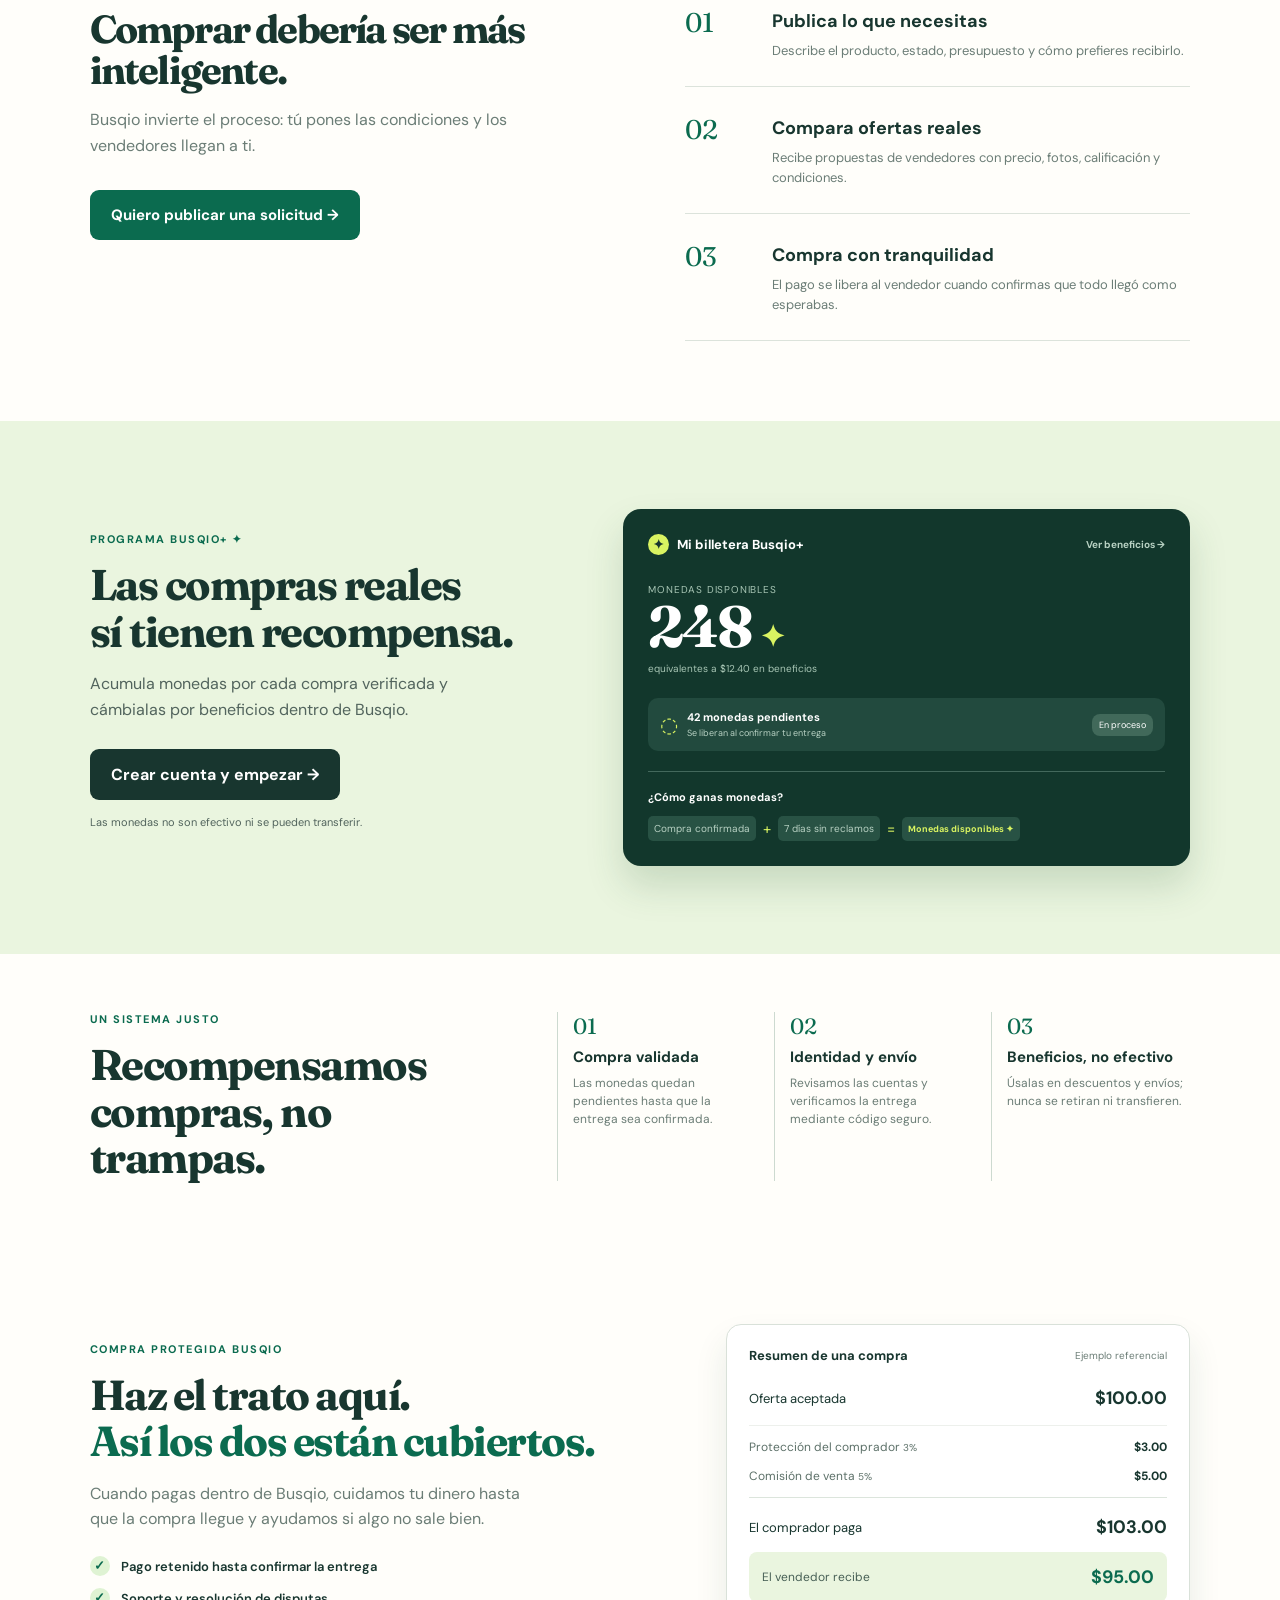
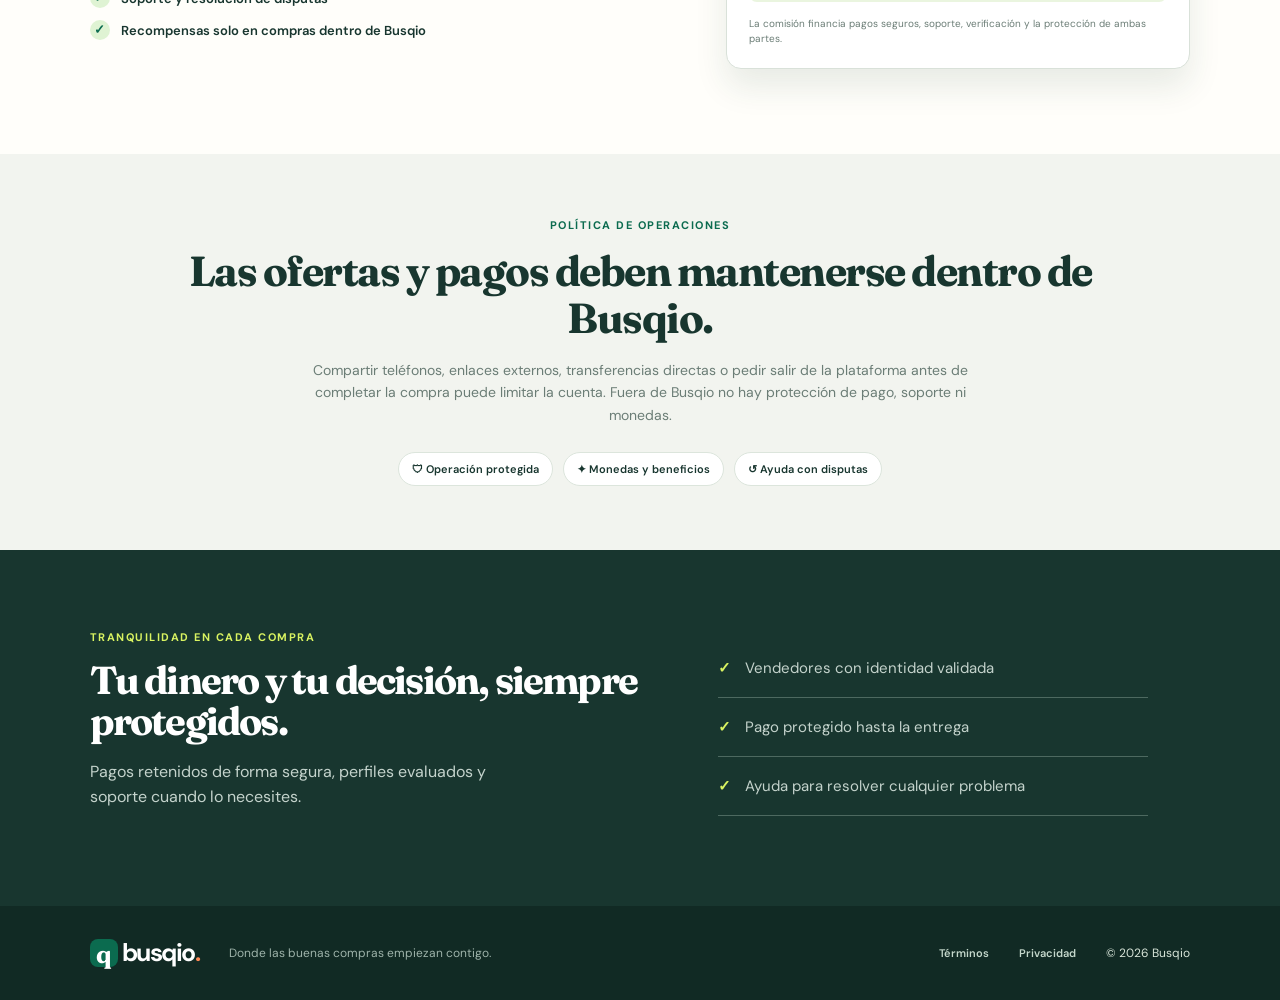
==== commit 0066c2d1: "Add files via upload" ====
--- a/index.html
+++ b/index.html
@@ -4,16 +4,17 @@
     <meta charset="UTF-8" />
     <meta name="viewport" content="width=device-width, initial-scale=1.0" />
     <meta name="theme-color" content="#0b6b4f" />
-    <title>Busco | Compra lo que necesitas</title>
+    <title>Busqio | Compra lo que necesitas</title>
     <link rel="preconnect" href="https://fonts.googleapis.com" />
     <link rel="preconnect" href="https://fonts.gstatic.com" crossorigin />
     <link href="https://fonts.googleapis.com/css2?family=DM+Sans:wght@400;500;600;700&family=Fraunces:opsz,wght@9..144,600;9..144,700&display=swap" rel="stylesheet" />
     <link rel="stylesheet" href="styles.css" />
     <link rel="stylesheet" href="rewards.css" />
+    <link rel="stylesheet" href="registration.css" />
   </head>
   <body>
     <header class="topbar">
-      <a class="brand" href="#inicio" aria-label="Busco, inicio"><span class="brand-mark">b</span>busco<span class="dot">.</span></a>
+      <a class="brand" href="#inicio" aria-label="Busqio, inicio"><span class="brand-mark">q</span>busqio<span class="dot">.</span></a>
       <nav class="nav-links" aria-label="Navegación principal">
         <a href="#explorar">Explorar solicitudes</a><a href="#recompensas">Recompensas</a><a href="#tarifas">Compra protegida</a><a href="#como-funciona">Cómo funciona</a>
       </nav>
@@ -49,20 +50,21 @@
 
       <section class="requests" id="solicitudes"><div class="section-heading"><div><p class="eyebrow">SOLICITUDES RECIENTES</p><h2>Personas que ya saben lo que quieren</h2></div><div class="filters"><button class="filter selected">Más recientes</button><button class="filter">Cerca de mí</button><button class="filter">Mayor presupuesto</button></div></div><div id="request-grid" class="request-grid"></div><button id="load-more" class="outline-button">Ver más solicitudes</button></section>
 
-      <section class="steps" id="como-funciona"><div class="steps-intro"><p class="eyebrow">ASÍ DE SIMPLE</p><h2>Comprar debería ser más inteligente.</h2><p>Busco invierte el proceso: tú pones las condiciones y los vendedores llegan a ti.</p><button class="button button-primary" data-open="publish">Quiero publicar una solicitud →</button></div><div class="step-list"><article><span>01</span><div><h3>Publica lo que necesitas</h3><p>Describe el producto, estado, presupuesto y cómo prefieres recibirlo.</p></div></article><article><span>02</span><div><h3>Compara ofertas reales</h3><p>Recibe propuestas de vendedores con precio, fotos, calificación y condiciones.</p></div></article><article><span>03</span><div><h3>Compra con tranquilidad</h3><p>El pago se libera al vendedor cuando confirmas que todo llegó como esperabas.</p></div></article></div></section>
+      <section class="steps" id="como-funciona"><div class="steps-intro"><p class="eyebrow">ASÍ DE SIMPLE</p><h2>Comprar debería ser más inteligente.</h2><p>Busqio invierte el proceso: tú pones las condiciones y los vendedores llegan a ti.</p><button class="button button-primary" data-open="publish">Quiero publicar una solicitud →</button></div><div class="step-list"><article><span>01</span><div><h3>Publica lo que necesitas</h3><p>Describe el producto, estado, presupuesto y cómo prefieres recibirlo.</p></div></article><article><span>02</span><div><h3>Compara ofertas reales</h3><p>Recibe propuestas de vendedores con precio, fotos, calificación y condiciones.</p></div></article><article><span>03</span><div><h3>Compra con tranquilidad</h3><p>El pago se libera al vendedor cuando confirmas que todo llegó como esperabas.</p></div></article></div></section>
 
-      <section class="rewards" id="recompensas"><div class="rewards-copy"><p class="eyebrow">PROGRAMA BUSCO+ ✦</p><h2>Las compras reales<br />sí tienen recompensa.</h2><p>Acumula monedas por cada compra verificada y cámbialas por beneficios dentro de Busco.</p><button class="button reward-button" data-open="register">Crear cuenta y empezar →</button><p class="reward-note">Las monedas no son efectivo ni se pueden transferir.</p></div><div class="rewards-panel"><div class="wallet-head"><span><i class="coin">✦</i> Mi billetera Busco+</span><small>Ver beneficios →</small></div><div class="coins-total"><span>MONEDAS DISPONIBLES</span><strong>248 <i>✦</i></strong><small>equivalentes a $12.40 en beneficios</small></div><div class="reward-status"><div><span class="status-icon">◌</span><p><b>42 monedas pendientes</b><small>Se liberan al confirmar tu entrega</small></p></div><span class="status-tag">En proceso</span></div><div class="reward-rule"><b>¿Cómo ganas monedas?</b><span>Compra confirmada</span><span class="operator">+</span><span>7 días sin reclamos</span><span class="operator">=</span><strong>Monedas disponibles ✦</strong></div></div></section>
+      <section class="rewards" id="recompensas"><div class="rewards-copy"><p class="eyebrow">PROGRAMA BUSQIO+ ✦</p><h2>Las compras reales<br />sí tienen recompensa.</h2><p>Acumula monedas por cada compra verificada y cámbialas por beneficios dentro de Busqio.</p><button class="button reward-button" data-open="register">Crear cuenta y empezar →</button><p class="reward-note">Las monedas no son efectivo ni se pueden transferir.</p></div><div class="rewards-panel"><div class="wallet-head"><span><i class="coin">✦</i> Mi billetera Busqio+</span><small>Ver beneficios →</small></div><div class="coins-total"><span>MONEDAS DISPONIBLES</span><strong>248 <i>✦</i></strong><small>equivalentes a $12.40 en beneficios</small></div><div class="reward-status"><div><span class="status-icon">◌</span><p><b>42 monedas pendientes</b><small>Se liberan al confirmar tu entrega</small></p></div><span class="status-tag">En proceso</span></div><div class="reward-rule"><b>¿Cómo ganas monedas?</b><span>Compra confirmada</span><span class="operator">+</span><span>7 días sin reclamos</span><span class="operator">=</span><strong>Monedas disponibles ✦</strong></div></div></section>
       <section class="reward-protection"><div><p class="eyebrow">UN SISTEMA JUSTO</p><h2>Recompensamos compras, no trampas.</h2></div><div class="protection-grid"><article><span>01</span><h3>Compra validada</h3><p>Las monedas quedan pendientes hasta que la entrega sea confirmada.</p></article><article><span>02</span><h3>Identidad y envío</h3><p>Revisamos las cuentas y verificamos la entrega mediante código seguro.</p></article><article><span>03</span><h3>Beneficios, no efectivo</h3><p>Úsalas en descuentos y envíos; nunca se retiran ni transfieren.</p></article></div></section>
-      <section class="protected-payment" id="tarifas"><div class="payment-copy"><p class="eyebrow">COMPRA PROTEGIDA BUSCO</p><h2>Haz el trato aquí.<br /><em>Así los dos están cubiertos.</em></h2><p>Cuando pagas dentro de Busco, cuidamos tu dinero hasta que la compra llegue y ayudamos si algo no sale bien.</p><div class="policy-list"><p><span>✓</span> Pago retenido hasta confirmar la entrega</p><p><span>✓</span> Soporte y resolución de disputas</p><p><span>✓</span> Recompensas solo en compras dentro de Busco</p></div></div><div class="fee-card"><div class="fee-card-head"><span>Resumen de una compra</span><small>Ejemplo referencial</small></div><div class="fee-product"><span>Oferta aceptada</span><b>$100.00</b></div><div class="fee-line"><span>Protección del comprador <small>3%</small></span><b>$3.00</b></div><div class="fee-line"><span>Comisión de venta <small>5%</small></span><b>$5.00</b></div><div class="fee-total"><span>El comprador paga</span><b>$103.00</b></div><div class="seller-payout"><span>El vendedor recibe</span><strong>$95.00</strong></div><p class="fee-caption">La comisión financia pagos seguros, soporte, verificación y la protección de ambas partes.</p></div></section>
-      <section class="off-platform"><p class="eyebrow">POLÍTICA DE OPERACIONES</p><h2>Las ofertas y pagos deben mantenerse dentro de Busco.</h2><p>Compartir teléfonos, enlaces externos, transferencias directas o pedir salir de la plataforma antes de completar la compra puede limitar la cuenta. Fuera de Busco no hay protección de pago, soporte ni monedas.</p><div class="policy-actions"><span>🛡 Operación protegida</span><span>✦ Monedas y beneficios</span><span>↺ Ayuda con disputas</span></div></section>
+      <section class="protected-payment" id="tarifas"><div class="payment-copy"><p class="eyebrow">COMPRA PROTEGIDA BUSQIO</p><h2>Haz el trato aquí.<br /><em>Así los dos están cubiertos.</em></h2><p>Cuando pagas dentro de Busqio, cuidamos tu dinero hasta que la compra llegue y ayudamos si algo no sale bien.</p><div class="policy-list"><p><span>✓</span> Pago retenido hasta confirmar la entrega</p><p><span>✓</span> Soporte y resolución de disputas</p><p><span>✓</span> Recompensas solo en compras dentro de Busqio</p></div></div><div class="fee-card"><div class="fee-card-head"><span>Resumen de una compra</span><small>Ejemplo referencial</small></div><div class="fee-product"><span>Oferta aceptada</span><b>$100.00</b></div><div class="fee-line"><span>Protección del comprador <small>3%</small></span><b>$3.00</b></div><div class="fee-line"><span>Comisión de venta <small>5%</small></span><b>$5.00</b></div><div class="fee-total"><span>El comprador paga</span><b>$103.00</b></div><div class="seller-payout"><span>El vendedor recibe</span><strong>$95.00</strong></div><p class="fee-caption">La comisión financia pagos seguros, soporte, verificación y la protección de ambas partes.</p></div></section>
+      <section class="off-platform"><p class="eyebrow">POLÍTICA DE OPERACIONES</p><h2>Las ofertas y pagos deben mantenerse dentro de Busqio.</h2><p>Compartir teléfonos, enlaces externos, transferencias directas o pedir salir de la plataforma antes de completar la compra puede limitar la cuenta. Fuera de Busqio no hay protección de pago, soporte ni monedas.</p><div class="policy-actions"><span>🛡 Operación protegida</span><span>✦ Monedas y beneficios</span><span>↺ Ayuda con disputas</span></div></section>
       <section class="safe" id="seguridad"><div><p class="eyebrow">TRANQUILIDAD EN CADA COMPRA</p><h2>Tu dinero y tu decisión, siempre protegidos.</h2><p>Pagos retenidos de forma segura, perfiles evaluados y soporte cuando lo necesites.</p></div><div class="safe-points"><p><span>✓</span> Vendedores con identidad validada</p><p><span>✓</span> Pago protegido hasta la entrega</p><p><span>✓</span> Ayuda para resolver cualquier problema</p></div></section>
     </main>
-    <footer><a class="brand" href="#inicio"><span class="brand-mark">b</span>busco<span class="dot">.</span></a><p>Donde las buenas compras empiezan contigo.</p><span>© 2026 Busco</span></footer>
+    <footer><a class="brand" href="#inicio"><span class="brand-mark">q</span>busqio<span class="dot">.</span></a><p>Donde las buenas compras empiezan contigo.</p><a class="footer-link" href="terms.html">Términos</a><a class="footer-link" href="privacy.html">Privacidad</a><span>© 2026 Busqio</span></footer>
 
     <div class="modal-backdrop" id="modal" aria-hidden="true"><div class="modal" role="dialog" aria-modal="true" aria-labelledby="modal-title"><button class="close" aria-label="Cerrar">×</button><div id="modal-content"></div></div></div>
-    <template id="login-template"><div class="modal-head"><p class="eyebrow">BIENVENIDO DE VUELTA</p><h2 id="modal-title">Ingresa a Busco</h2><p>Continúa donde dejaste tus compras.</p></div><form class="account-form"><label>Correo electrónico<input type="email" placeholder="tu@email.com" required /></label><label>Contraseña<input type="password" placeholder="••••••••" required /></label><button class="button button-primary" type="submit">Ingresar</button><p>¿Aún no tienes cuenta? <button type="button" class="inline-link" data-open="register">Crea una gratis</button></p></form></template>
-    <template id="register-template"><div class="modal-head"><p class="eyebrow">EMPIEZA SIN COSTO</p><h2 id="modal-title">Crea tu cuenta</h2><p>Publica lo que buscas y recibe ofertas confiables.</p></div><form class="account-form"><label>Nombre completo<input type="text" placeholder="¿Cómo te llamas?" required /></label><label>Correo electrónico<input type="email" placeholder="tu@email.com" required /></label><label>Contraseña<input type="password" placeholder="Mínimo 8 caracteres" minlength="8" required /></label><button class="button button-primary" type="submit">Crear mi cuenta</button><p>Al continuar aceptas los términos y la política de privacidad.</p></form></template>
+    <template id="login-template"><div class="modal-head"><p class="eyebrow">BIENVENIDO DE VUELTA</p><h2 id="modal-title">Ingresa a Busqio</h2><p>Continúa donde dejaste tus compras.</p></div><form class="account-form"><label>Correo electrónico<input type="email" placeholder="tu@email.com" required /></label><label>Contraseña<input type="password" placeholder="••••••••" required /></label><button class="button button-primary" type="submit">Ingresar</button><p>¿Aún no tienes cuenta? <button type="button" class="inline-link" data-open="register">Crea una gratis</button></p></form></template>
+    <template id="register-template"><div class="modal-head"><p class="eyebrow">EMPIEZA SIN COSTO</p><h2 id="modal-title">Crea tu cuenta</h2><p>Primero verificamos lo esencial para que la comunidad sea segura.</p></div><form class="account-form"><label>Quiero usar Busqio como<select required><option value="">Selecciona una opción</option><option>Comprador</option><option>Vendedor</option><option>Comprador y vendedor</option></select></label><label>Nombre completo<input type="text" placeholder="Tal como aparece en tu identificación" required /></label><label>Correo electrónico<input type="email" placeholder="tu@email.com" required /></label><label>Teléfono celular<input type="tel" placeholder="09XXXXXXXX" required /></label><label>Contraseña<input type="password" placeholder="Mínimo 8 caracteres" minlength="8" required /></label><label class="consent"><input type="checkbox" required /> <span>Acepto los <a href="terms.html" target="_blank">Términos de uso</a> y la <a href="privacy.html" target="_blank">Política de privacidad</a>.</span></label><div class="verification-note"><b>Verificación posterior al registro</b><span>Compradores: correo y teléfono. Vendedores: identidad, selfie y titularidad de cuenta de cobro mediante un servicio seguro.</span></div><button class="button button-primary" type="submit">Crear cuenta y continuar →</button><p>Esta versión pública es una demostración: no envíes tu cédula ni datos bancarios aquí todavía.</p></form></template>
     <template id="publish-template"><div class="modal-head"><p class="eyebrow">NUEVA SOLICITUD</p><h2 id="modal-title">¿Qué quieres comprar?</h2><p>Mientras más claro seas, mejores ofertas recibirás.</p></div><form class="publish-form" id="publish-form"><div class="form-grid"><label>¿Qué estás buscando?<input id="request-title" type="text" placeholder="Ej. iPhone 11 de 128 GB" required /></label><label>Categoría<select id="request-category"><option>Tecnología</option><option>Hogar y muebles</option><option>Vehículos</option><option>Moda</option><option>Coleccionables</option><option>Servicios</option></select></label><label>Estado que aceptas<select><option>Seminuevo / usado</option><option>Nuevo</option><option>Cualquiera</option></select></label><label>Antigüedad máxima<select><option>6–7 meses</option><option>Hasta 1 año</option><option>Más de 1 año</option><option>No importa</option></select></label><label>Tu presupuesto (USD)<input id="request-budget" type="number" placeholder="Ej. 280" min="1" required /></label><label>Modalidad<select><option>Precio fijo con envío</option><option>Entrega en persona</option><option>Ambas opciones</option></select></label></div><label>Cuéntanos detalles<textarea placeholder="Color, condiciones, accesorios, ubicación o cualquier preferencia..."></textarea></label><label class="upload-zone"><input type="file" id="image-upload" accept="image/*" multiple hidden /><span class="upload-icon">↑</span><b>Sube imágenes de referencia</b><small>JPG, PNG o WEBP · hasta 5 imágenes</small><span id="file-name"></span></label><button class="button button-primary" type="submit">Publicar mi solicitud →</button></form></template>
   <script src="app.js"></script>
   </body>
 </html>
+
--- a/registration.css
+++ b/registration.css
@@ -0,0 +1 @@
+footer .footer-link{color:#c4d7cb;text-decoration:none;font-size:11px;font-weight:600}footer .footer-link:hover{color:#d9f361}.account-form select{border:1px solid #cfd8d0;border-radius:7px;padding:11px;background:#fff;color:var(--ink);outline-color:var(--green);font-weight:400}.account-form .consent{display:flex;grid-template-columns:auto 1fr;align-items:start;gap:8px;font-size:11px;font-weight:400;color:var(--muted)}.account-form .consent input{margin:2px 0 0;accent-color:var(--green)}.account-form .consent a{color:var(--green);font-weight:700}.verification-note{border-left:3px solid var(--green);background:#eff7e9;border-radius:0 7px 7px 0;padding:10px 12px;display:grid;gap:4px;font-size:11px;color:#52645d}.verification-note b{color:var(--ink)}.verification-note span{line-height:1.4}@media(max-width:520px){footer .footer-link{display:none}}
